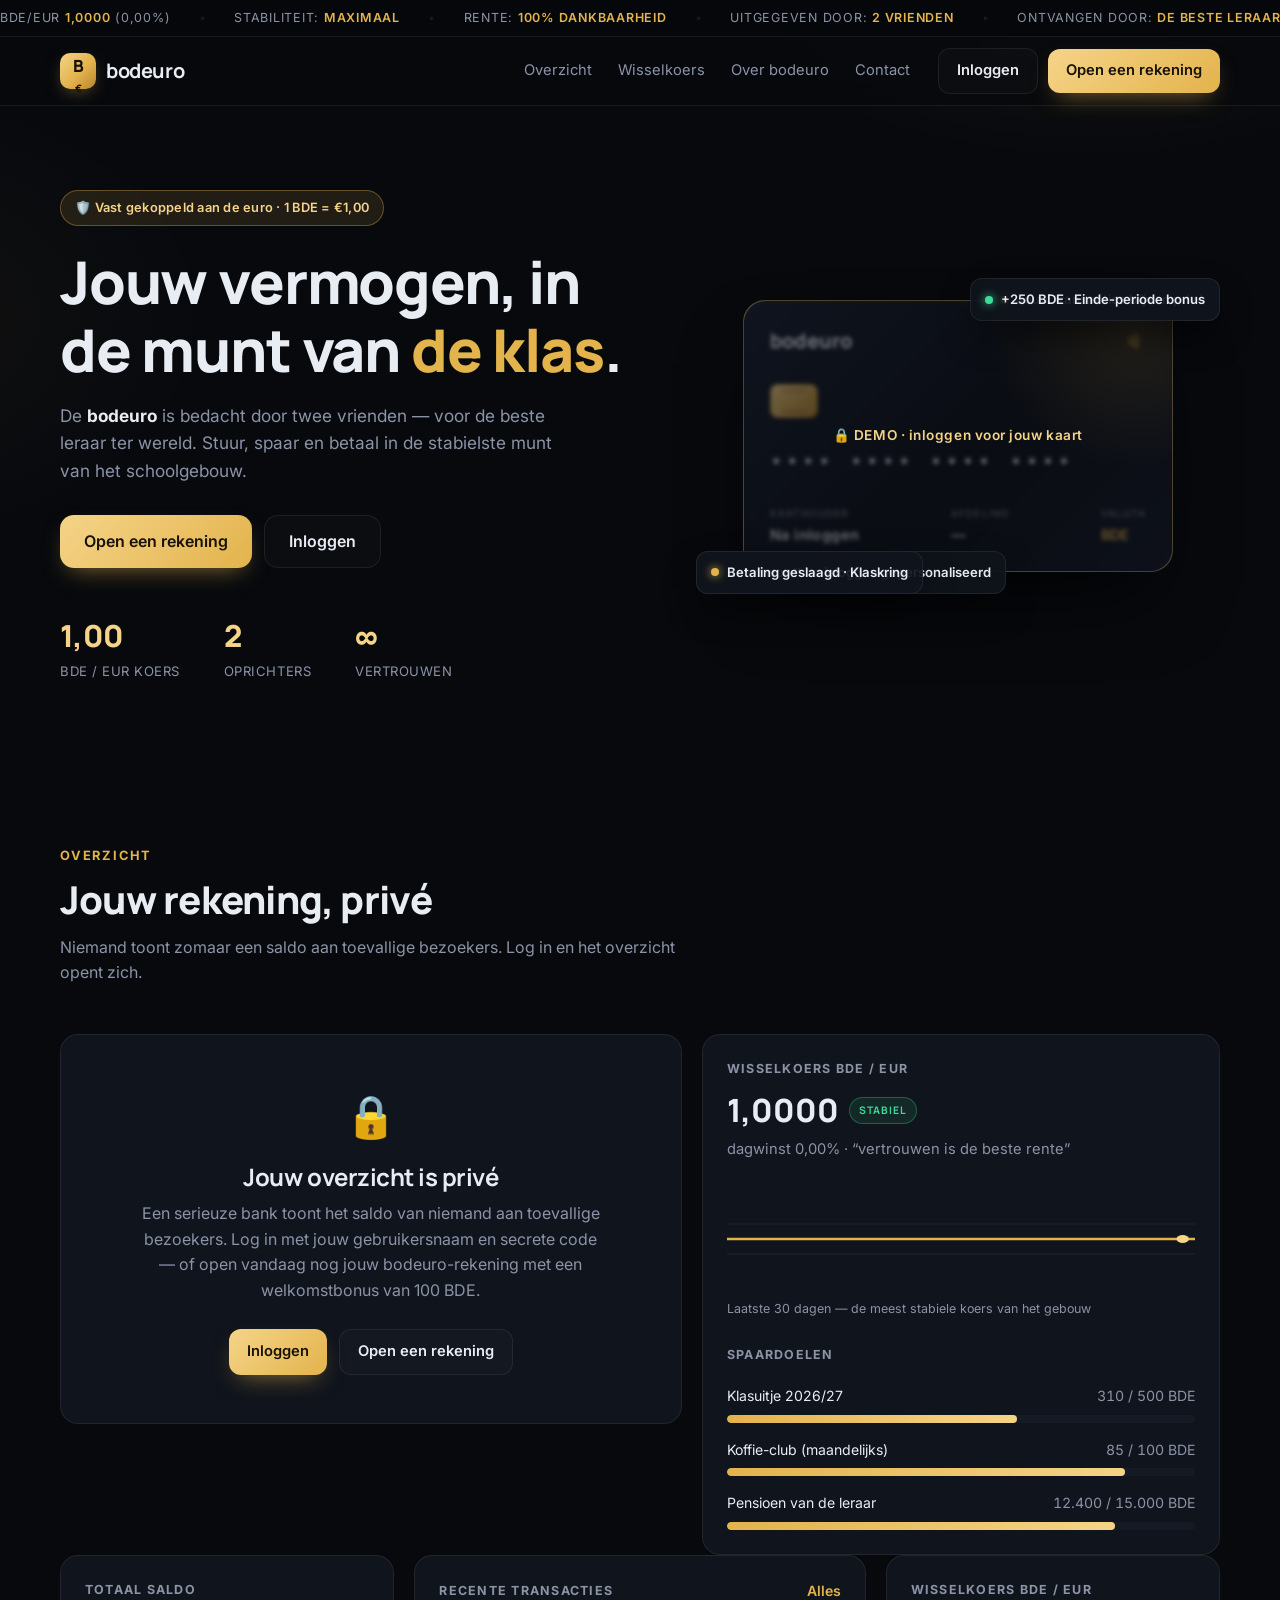
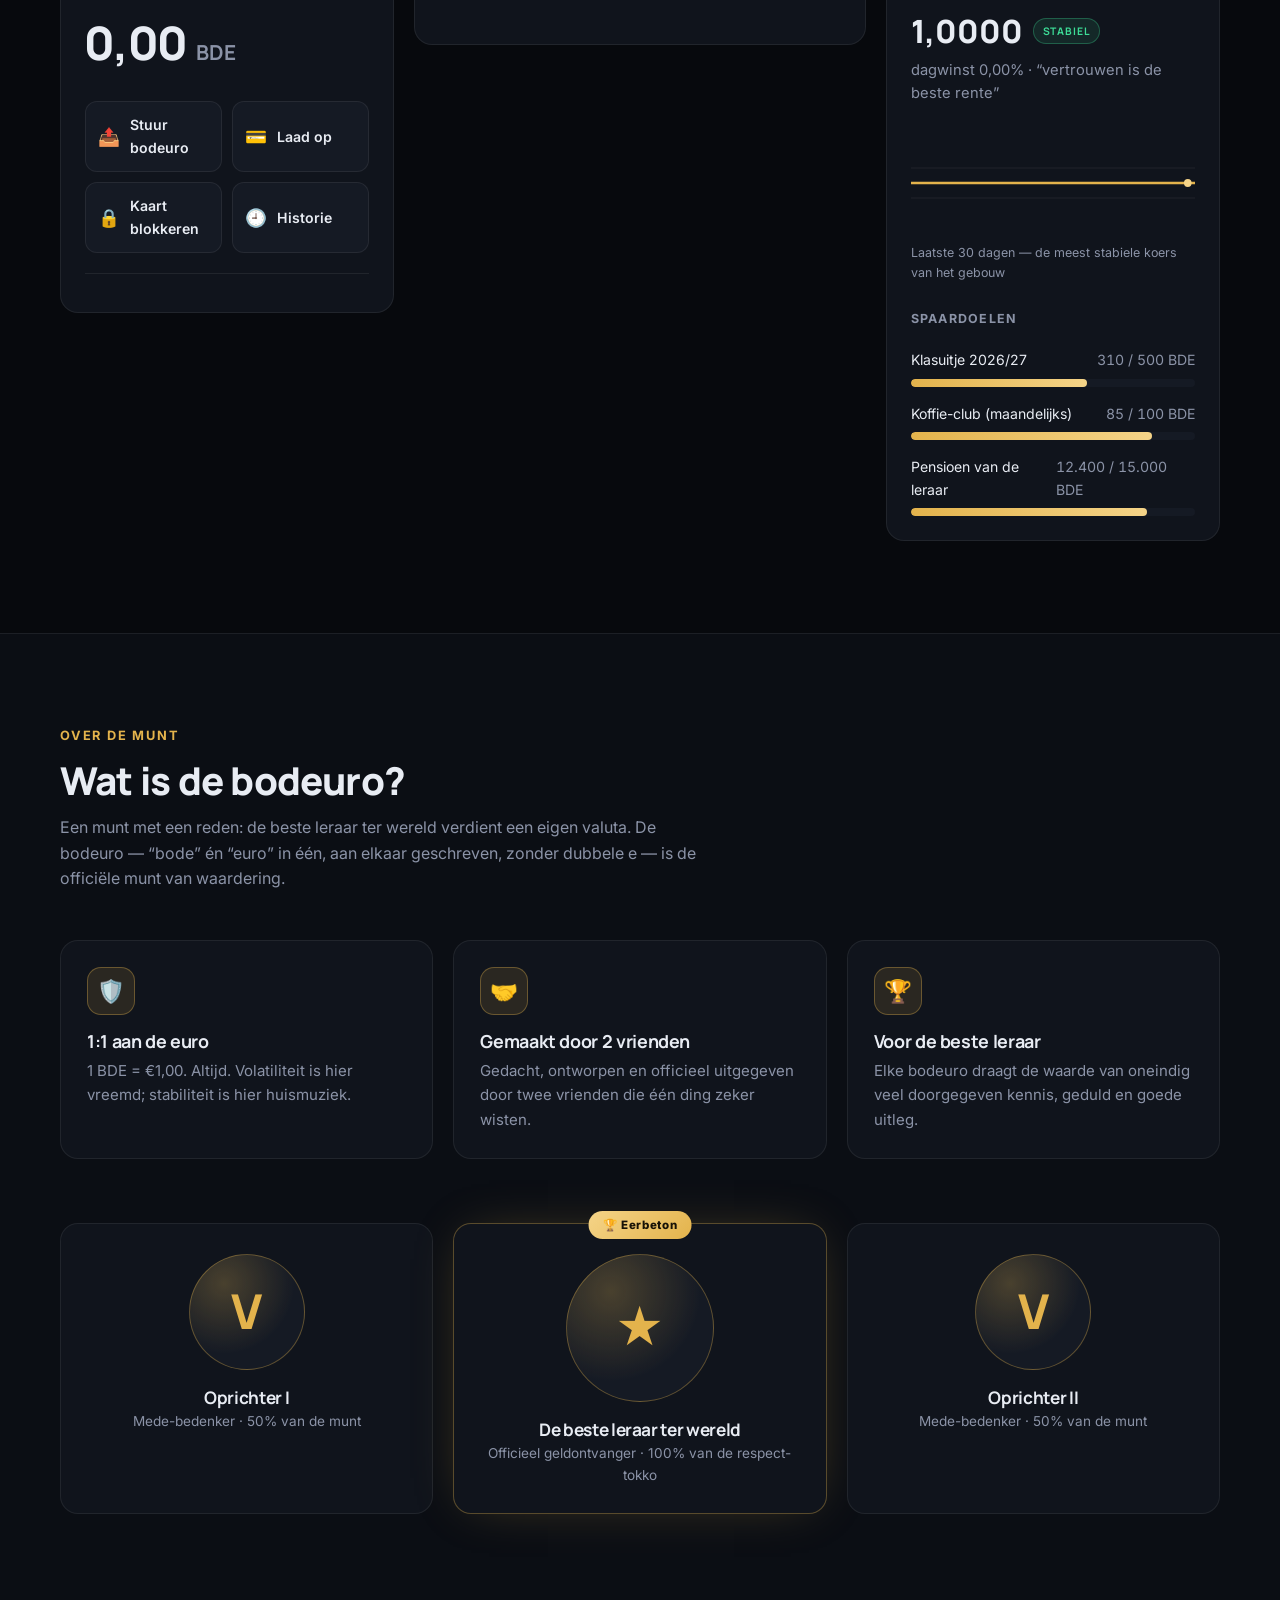
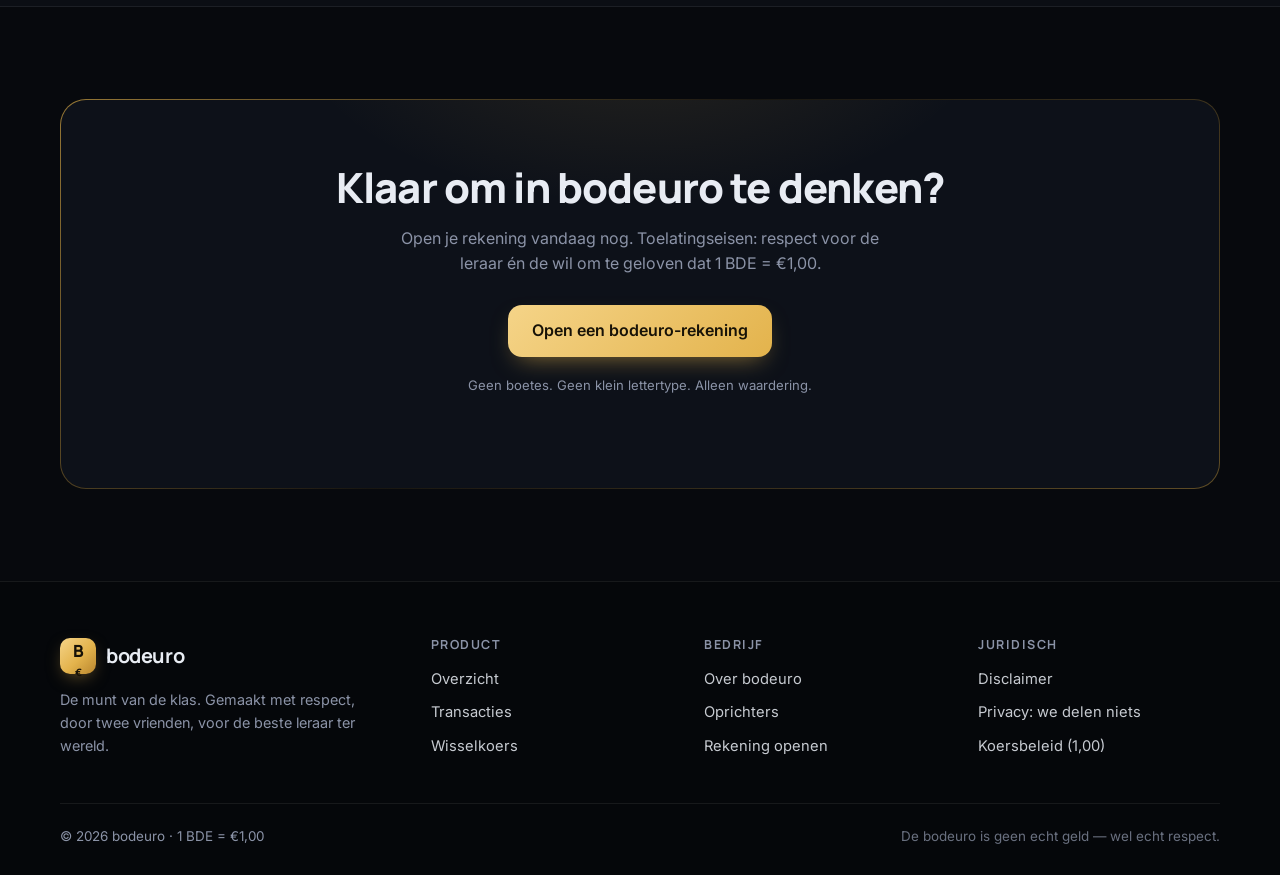
==== docs/index.html @ f7e8b80a "bodeuro v4: statische frontend (docs/) voor GitHub Pages + JSON-API met CORS voor PythonAnywhere-bac" ====
<!DOCTYPE html>
<html lang="nl">
<head>
  <meta charset="UTF-8">
  <meta name="viewport" content="width=device-width, initial-scale=1">
  <title>bodeuro — de bank van de beste leraar ter wereld</title>
  <meta name="description" content="De bodeuro: de munt van twee vrienden, gemaakt voor de beste leraar ter wereld. 1 BDE = €1,00.">
  <link rel="icon" href="data:image/svg+xml,%3Csvg xmlns='http://www.w3.org/2000/svg' viewBox='0 0 64 64'%3E%3Crect width='64' height='64' rx='14' fill='%230b0e14'/%3E%3Ccircle cx='32' cy='32' r='22' fill='none' stroke='%23e3b34c' stroke-width='3'/%3E%3Ctext x='32' y='40' font-family='Arial' font-size='22' font-weight='bold' fill='%23e3b34c' text-anchor='middle'%3EB%E2%82%AC%3C/text%3E%3C/svg%3E">
  <link rel="preconnect" href="https://fonts.googleapis.com">
  <link rel="preconnect" href="https://fonts.gstatic.com" crossorigin>
  <link href="https://fonts.googleapis.com/css2?family=Inter:wght@400;500;600;700&family=Manrope:wght@500;600;700;800&display=swap" rel="stylesheet">
  <link rel="stylesheet" href="css/styles.css">
</head>
<body id="top">

  <!-- Koers-ticker -->
  <div class="ticker" aria-hidden="true">
    <div class="ticker-track">
      <span>BDE/EUR&nbsp;<b>1,0000</b> (0,00%)</span><i>•</i>
      <span>Stabiliteit: <b>maximaal</b></span><i>•</i>
      <span>Rente: <b>100% dankbaarheid</b></span><i>•</i>
      <span>Uitgegeven door: <b>2 vrienden</b></span><i>•</i>
      <span>Ontvangen door: <b>de beste leraar ter wereld</b></span><i>•</i>
      <span>Deposito-voorkeur: <b>complimenten</b></span><i>•</i>
      <span>Overdraagsnelheid: <b>direct na de bel</b></span><i>•</i>
      <span>BDE/EUR&nbsp;<b>1,0000</b> (0,00%)</span><i>•</i>
      <span>Stabiliteit: <b>maximaal</b></span><i>•</i>
      <span>Rente: <b>100% dankbaarheid</b></span><i>•</i>
      <span>Uitgegeven door: <b>2 vrienden</b></span><i>•</i>
      <span>Ontvangen door: <b>de beste leraar ter wereld</b></span><i>•</i>
      <span>Deposito-voorkeur: <b>complimenten</b></span><i>•</i>
      <span>Overdraagsnelheid: <b>direct na de bel</b></span><i>•</i>
    </div>
  </div>

  <!-- Header -->
  <header class="site-header">
    <div class="container nav">
      <a class="logo" href="index.html" aria-label="bodeuro home">
        <span class="logo-mark">B<sup>€</sup></span>
        <span class="logo-text">bodeuro</span>
      </a>

      <button class="burger" id="burger" aria-label="Menu" aria-expanded="false">
        <span></span><span></span><span></span>
      </button>

      <nav class="main-nav" id="mainNav" aria-label="Hoofdnavigatie">
        <a href="index.html#overzicht">Overzicht</a>
        <a href="index.html#wisselkoers">Wisselkoers</a>
        <a href="index.html#over">Over bodeuro</a>
        <a href="index.html#contact">Contact</a>
      </nav>

      <div class="nav-actions" id="navActions"></div>
    </div>
  </header>

  <div class="toasts" id="toasts" aria-live="polite"></div>

  <main>
    <!-- Hero -->
    <section class="hero">
      <div class="container hero-grid">
        <div class="hero-copy">
          <div id="heroPub">
            <p class="eyebrow-chip reveal">🛡️ Vast gekoppeld aan de euro · 1 BDE = €1,00</p>
            <h1 class="reveal">Jouw vermogen, in de munt van <span class="gold">de klas</span>.</h1>
            <p class="lead reveal">
              De <strong>bodeuro</strong> is bedacht door twee vrienden — voor de beste
              leraar ter wereld. Stuur, spaar en betaal in de stabielste munt van het
              schoolgebouw.
            </p>
            <div class="hero-cta reveal">
              <a class="btn btn-primary btn-lg" href="account.html">Open een rekening</a>
              <a class="btn btn-ghost btn-lg" href="login.html">Inloggen</a>
            </div>
          </div>

          <div id="heroUser" hidden>
            <p class="eyebrow-chip reveal" id="userChipHero"></p>
            <h1 class="reveal" id="welcomeH1"></h1>
            <p class="lead reveal">
              Jouw bodeuro-saldo staat in het overzicht hieronder — zichtbaar voor jou
              en voor de leraar. Net zoals het bij een serieuze bank hoort.
            </p>
            <div class="hero-cta reveal">
              <a class="btn btn-primary btn-lg" href="#overzicht">Bekijk mijn saldo</a>
              <button class="btn btn-ghost btn-lg" id="heroLogout" type="button">Uitloggen</button>
            </div>
          </div>

          <div class="hero-stats reveal">
            <div class="stat">
              <span class="stat-num">1,00</span>
              <span class="stat-label">BDE / EUR koers</span>
            </div>
            <div class="stat">
              <span class="stat-num">2</span>
              <span class="stat-label">Oprichters</span>
            </div>
            <div class="stat">
              <span class="stat-num">∞</span>
              <span class="stat-label">Vertrouwen</span>
            </div>
          </div>
        </div>

        <div class="hero-visual reveal">
          <div class="bankcard" id="bankcard">
            <div class="bankcard-glow"></div>
            <div class="card-top">
              <span class="card-brand">bodeuro</span>
              <svg class="contactless" viewBox="0 0 24 24" width="22" height="22" fill="none" stroke="currentColor" stroke-width="2" stroke-linecap="round" aria-hidden="true">
                <path d="M6 8.5a7 7 0 0 1 0 7"/><path d="M9.5 6.5a11 11 0 0 1 0 11"/>
                <path d="M13 4.5a15 15 0 0 1 0 15"/>
              </svg>
            </div>
            <div class="card-chip" aria-hidden="true"></div>
            <div class="card-number" id="cardNumber">•••• •••• •••• ••••</div>
            <div class="card-bottom">
              <div>
                <span class="card-label">Kaathouder</span>
                <span class="card-value" id="cardHolder">Na inloggen</span>
              </div>
              <div>
                <span class="card-label">Afdeling</span>
                <span class="card-value" id="cardDept">—</span>
              </div>
              <div class="card-code">
                <span class="card-label">Valuta</span>
                <span class="card-value gold">BDE</span>
              </div>
            </div>
            <div class="card-blocked">KAART GEBLOKKEERD</div>
            <div class="card-locked" id="cardLocked">🔒 DEMO · inloggen voor jouw kaart</div>
          </div>

          <div class="float-chip chip-top" id="chipPub1">
            <span class="dot ok"></span> Jouw transacties blijven privé
          </div>
          <div class="float-chip chip-bottom" id="chipPub2">
            <span class="dot up"></span> Kaart wordt na inloggen gepersonaliseerd
          </div>
          <div class="float-chip chip-top" id="chipUser1" hidden>
            <span class="dot up"></span> +250 BDE · Einde-periode bonus
          </div>
          <div class="float-chip chip-bottom" id="chipUser2" hidden>
            <span class="dot ok"></span> Betaling geslaagd · Klaskring
          </div>
        </div>
      </div>
    </section>

    <!-- Overzicht -->
    <section class="section" id="overzicht">
      <div class="container">
        <div class="section-head reveal">
          <p class="eyebrow">Overzicht</p>
          <h2 id="ovTitle">Jouw rekening, privé</h2>
          <p class="section-sub" id="ovSub">
            Niemand toont zomaar een saldo aan toevallige bezoekers. Log in en het
            overzicht opent zich.
          </p>
        </div>

        <div class="locked-grid" id="ovLocked">
          <div class="panel locked-panel reveal">
            <span class="locked-icon">🔒</span>
            <h3>Jouw overzicht is privé</h3>
            <p>
              Een serieuze bank toont het saldo van niemand aan toevallige bezoekers.
              Log in met jouw gebruikersnaam en secrete code — of open vandaag nog
              jouw bodeuro-rekening met een welkomstbonus van 100 BDE.
            </p>
            <div class="hero-cta">
              <a class="btn btn-primary" href="login.html">Inloggen</a>
              <a class="btn btn-ghost" href="account.html">Open een rekening</a>
            </div>
          </div>
          <div class="panel reveal" id="wisselkoers">
            <p class="panel-label">Wisselkoers BDE / EUR</p>
            <p class="koers">1,0000 <span class="koers-tag">stabiel</span></p>
            <p class="saldo-equiv">dagwinst 0,00% · “vertrouwen is de beste rente”</p>
            <svg class="koers-chart" viewBox="0 0 300 84" preserveAspectRatio="none" aria-hidden="true">
              <line x1="0" y1="24" x2="300" y2="24" class="grid-line"/>
              <line x1="0" y1="54" x2="300" y2="54" class="grid-line"/>
              <line x1="0" y1="39" x2="300" y2="39" class="koers-path"/>
              <circle cx="292" cy="39" r="4" class="koers-dot"/>
            </svg>
            <p class="chart-caption">Laatste 30 dagen — de meest stabiele koers van het gebouw</p>
            <div class="goals">
              <p class="panel-label">Spaardoelen</p>
              <div class="goal reveal-goal">
                <div class="goal-row"><span>Klasuitje 2026/27</span><span class="goal-num">310 / 500 BDE</span></div>
                <div class="bar"><div class="bar-fill" data-w="62"></div></div>
              </div>
              <div class="goal reveal-goal">
                <div class="goal-row"><span>Koffie-club (maandelijks)</span><span class="goal-num">85 / 100 BDE</span></div>
                <div class="bar"><div class="bar-fill" data-w="85"></div></div>
              </div>
              <div class="goal reveal-goal">
                <div class="goal-row"><span>Pensioen van de leraar</span><span class="goal-num">12.400 / 15.000 BDE</span></div>
                <div class="bar"><div class="bar-fill" data-w="83"></div></div>
              </div>
            </div>
          </div>
        </div>

        <div class="overview-grid" id="ovUser" hidden>
          <div class="panel reveal">
            <p class="panel-label">Totaal saldo</p>
            <p class="saldo" id="saldoWrap"><span id="saldo">0,00</span> <span class="saldo-cur">BDE</span></p>
            <p class="saldo-equiv" id="saldoEquiv"></p>
            <div class="quick-actions">
              <button class="quick-action" id="btnSend" type="button">
                <span class="qa-icon">📤</span> Stuur bodeuro
              </button>
              <button class="quick-action" id="btnTopup" type="button">
                <span class="qa-icon">💳</span> Laad op
              </button>
              <button class="quick-action" id="btnBlock" type="button">
                <span class="qa-icon">🔒</span> Kaart blokkeren
              </button>
              <button class="quick-action" id="btnHistory" type="button">
                <span class="qa-icon">🕘</span> Historie
              </button>
            </div>
            <div class="user-rows" id="userDetails"></div>
          </div>

          <div class="panel panel-wide reveal" id="transacties">
            <div class="panel-row">
              <p class="panel-label">Recente transacties</p>
              <a class="link" href="#transacties">Alles</a>
            </div>
            <ul class="tx-list" id="txList"></ul>
          </div>

          <div class="panel reveal" id="wisselkoersUser">
            <p class="panel-label">Wisselkoers BDE / EUR</p>
            <p class="koers">1,0000 <span class="koers-tag">stabiel</span></p>
            <p class="saldo-equiv">dagwinst 0,00% · “vertrouwen is de beste rente”</p>
            <svg class="koers-chart" viewBox="0 0 300 84" preserveAspectRatio="none" aria-hidden="true">
              <line x1="0" y1="24" x2="300" y2="24" class="grid-line"/>
              <line x1="0" y1="54" x2="300" y2="54" class="grid-line"/>
              <line x1="0" y1="39" x2="300" y2="39" class="koers-path"/>
              <circle cx="292" cy="39" r="4" class="koers-dot"/>
            </svg>
            <p class="chart-caption">Laatste 30 dagen — de meest stabiele koers van het gebouw</p>
            <div class="goals">
              <p class="panel-label">Spaardoelen</p>
              <div class="goal reveal-goal">
                <div class="goal-row"><span>Klasuitje 2026/27</span><span class="goal-num">310 / 500 BDE</span></div>
                <div class="bar"><div class="bar-fill" data-w="62"></div></div>
              </div>
              <div class="goal reveal-goal">
                <div class="goal-row"><span>Koffie-club (maandelijks)</span><span class="goal-num">85 / 100 BDE</span></div>
                <div class="bar"><div class="bar-fill" data-w="85"></div></div>
              </div>
              <div class="goal reveal-goal">
                <div class="goal-row"><span>Pensioen van de leraar</span><span class="goal-num">12.400 / 15.000 BDE</span></div>
                <div class="bar"><div class="bar-fill" data-w="83"></div></div>
              </div>
            </div>
          </div>
        </div>
      </div>
    </section>

    <!-- Over bodeuro -->
    <section class="section section-alt" id="over">
      <div class="container">
        <div class="section-head reveal">
          <p class="eyebrow">Over de munt</p>
          <h2>Wat is de bodeuro?</h2>
          <p class="section-sub">
            Een munt met een reden: de beste leraar ter wereld verdient een eigen valuta.
            De bodeuro — “bode” én “euro” in één, aan elkaar geschreven, zonder dubbele e —
            is de officiële munt van waardering.
          </p>
        </div>

        <div class="features">
          <div class="feature reveal">
            <span class="feature-icon">🛡️</span>
            <h3>1:1 aan de euro</h3>
            <p>1 BDE = €1,00. Altijd. Volatiliteit is hier vreemd; stabiliteit is hier huismuziek.</p>
          </div>
          <div class="feature reveal">
            <span class="feature-icon">🤝</span>
            <h3>Gemaakt door 2 vrienden</h3>
            <p>Gedacht, ontworpen en officieel uitgegeven door twee vrienden die één ding zeker wisten.</p>
          </div>
          <div class="feature reveal">
            <span class="feature-icon">🏆</span>
            <h3>Voor de beste leraar</h3>
            <p>Elke bodeuro draagt de waarde van oneindig veel doorgegeven kennis, geduld en goede uitleg.</p>
          </div>
        </div>

        <!-- Foto's: docs/images/founder-1.jpg, docs/images/teacher.jpg, docs/images/founder-2.jpg -->
        <div class="founders">
          <div class="founder reveal">
            <div class="avatar" data-initial="V">
              <span>V</span>
              <img src="images/founder-1.jpg" alt="Foto oprichter 1" loading="lazy" onerror="this.remove()">
            </div>
            <h3>Oprichter I</h3>
            <p class="founder-role">Mede-bedenker · 50% van de munt</p>
          </div>

          <div class="founder founder-honor reveal">
            <span class="honor-badge">🏆 Eerbeton</span>
            <div class="avatar avatar-lg" data-initial="★">
              <span>★</span>
              <img src="images/teacher.jpg" alt="Foto van de beste leraar ter wereld" loading="lazy" onerror="this.remove()">
            </div>
            <h3>De beste leraar ter wereld</h3>
            <p class="founder-role">Officieel geldontvanger · 100% van de respect-tokko</p>
          </div>

          <div class="founder reveal">
            <div class="avatar" data-initial="V">
              <span>V</span>
              <img src="images/founder-2.jpg" alt="Foto oprichter 2" loading="lazy" onerror="this.remove()">
            </div>
            <h3>Oprichter II</h3>
            <p class="founder-role">Mede-bedenker · 50% van de munt</p>
          </div>
        </div>
      </div>
    </section>

    <!-- CTA -->
    <section class="section" id="rekening">
      <div class="container">
        <div class="cta reveal">
          <div class="cta-inner">
            <div id="ctaPub">
              <h2>Klaar om in bodeuro te denken?</h2>
              <p>
                Open je rekening vandaag nog. Toelatingseisen: respect voor de leraar
                én de wil om te geloven dat 1 BDE = €1,00.
              </p>
              <a class="btn btn-primary btn-lg" href="account.html">Open een bodeuro-rekening</a>
              <p class="cta-fine">Geen boetes. Geen klein lettertype. Alleen waardering.</p>
            </div>
            <div id="ctaUser" hidden>
              <h2>Jouw bodeuro-rekening is actief</h2>
              <p id="ctaUserText"></p>
              <button class="btn btn-primary btn-lg" id="ctaSendBtn" type="button">📤 Stuur bodeuro</button>
              <p class="cta-fine">De leraar ziet elke overdracht. Direct na de bel.</p>
            </div>
          </div>
        </div>
      </div>
    </section>
  </main>

  <!-- Footer -->
  <footer class="site-footer" id="contact">
    <div class="container footer-grid">
      <div class="footer-brand">
        <a class="logo" href="index.html">
          <span class="logo-mark">B<sup>€</sup></span>
          <span class="logo-text">bodeuro</span>
        </a>
        <p>De munt van de klas. Gemaakt met respect, door twee vrienden, voor de beste leraar ter wereld.</p>
      </div>
      <div class="footer-col">
        <h4>Product</h4>
        <a href="index.html#overzicht">Overzicht</a>
        <a href="index.html#overzicht">Transacties</a>
        <a href="index.html#wisselkoers">Wisselkoers</a>
      </div>
      <div class="footer-col">
        <h4>Bedrijf</h4>
        <a href="index.html#over">Over bodeuro</a>
        <a href="index.html#over">Oprichters</a>
        <a href="account.html">Rekening openen</a>
      </div>
      <div class="footer-col">
        <h4>Juridisch</h4>
        <a href="index.html#contact">Disclaimer</a>
        <a href="index.html#contact">Privacy: we delen niets</a>
        <a href="index.html#wisselkoers">Koersbeleid (1,00)</a>
      </div>
    </div>
    <div class="container footer-bottom">
      <p>© 2026 bodeuro · 1 BDE = €1,00</p>
      <p class="disclaimer">De bodeuro is geen echt geld — wel echt respect.</p>
    </div>
  </footer>

  <!-- Dialog: sturen -->
  <dialog id="sendDialog" class="login-modal">
    <form class="modal-card" id="sendForm">
      <button type="button" class="modal-close" data-close aria-label="Sluiten">×</button>
      <p class="modal-eyebrow">Stuur bodeuro</p>
      <h3>Naar wie gaat het?</h3>
      <label class="field">
        <span>Gebruikersnaam van de ontvanger</span>
        <input type="text" name="ontvanger" required maxlength="20" pattern="[a-zA-Z0-9_]{3,20}" placeholder="bijv. demo">
      </label>
      <label class="field">
        <span>Bedrag (BDE)</span>
        <input type="number" name="bedrag" required min="0.01" step="0.01" placeholder="bijv. 10,00">
      </label>
      <button class="btn btn-primary btn-block" type="submit">📤 Sturen</button>
      <p class="modal-fine" id="sendNote"></p>
    </form>
  </dialog>

  <!-- Dialog: opwaarderen -->
  <dialog id="topupDialog" class="login-modal">
    <form class="modal-card" id="topupForm">
      <button type="button" class="modal-close" data-close aria-label="Sluiten">×</button>
      <p class="modal-eyebrow">Opwaarderen</p>
      <h3>Betaalbaar in complimenten</h3>
      <label class="field">
        <span>Bedrag (BDE)</span>
        <select name="bedrag">
          <option value="25">25 BDE — één compliment</option>
          <option value="50" selected>50 BDE — twee complimenten</option>
          <option value="100">100 BDE — een complimentenpakket</option>
          <option value="250">250 BDE — het complete complimentenarsenaal</option>
        </select>
      </label>
      <button class="btn btn-primary btn-block" type="submit">💳 Opwaarderen</button>
      <p class="modal-fine">Complimenten worden gewaardeerd tegen de koers van 1,00.</p>
    </form>
  </dialog>

  <script src="js/main.js"></script>
</body>
</html>
---- docs/css/styles.css ----
/* ============ bodeuro — dark bank theme ============ */

:root {
  --bg: #07090d;
  --bg-2: #0b0e14;
  --panel: #10141c;
  --panel-2: #151a24;
  --line: rgba(255, 255, 255, 0.07);
  --line-gold: rgba(227, 179, 76, 0.35);
  --text: #e8ecf3;
  --muted: #8b93a7;
  --gold: #e3b34c;
  --gold-2: #f5d488;
  --gold-dim: rgba(227, 179, 76, 0.12);
  --green: #3ddc97;
  --red: #ff6b6b;
  --radius: 18px;
  --font: "Inter", system-ui, -apple-system, "Segoe UI", sans-serif;
  --font-display: "Manrope", var(--font);
  --font-mono: ui-monospace, SFMono-Regular, Menlo, Consolas, monospace;
}

* { margin: 0; padding: 0; box-sizing: border-box; }

html { scroll-behavior: smooth; }

body {
  font-family: var(--font);
  background: var(--bg);
  color: var(--text);
  line-height: 1.6;
  -webkit-font-smoothing: antialiased;
  overflow-x: hidden;
}

body::before {
  content: "";
  position: fixed;
  inset: 0;
  z-index: -1;
  background:
    radial-gradient(700px 420px at 85% -10%, rgba(227, 179, 76, 0.09), transparent 60%),
    radial-gradient(560px 380px at -10% 35%, rgba(227, 179, 76, 0.05), transparent 60%),
    var(--bg);
}

.container { width: min(1160px, 92%); margin: 0 auto; }

h1, h2, h3, h4 { font-family: var(--font-display); line-height: 1.15; letter-spacing: -0.02em; }
a { color: inherit; text-decoration: none; }
img { display: block; max-width: 100%; }
button { font: inherit; cursor: pointer; color: inherit; background: none; border: none; }

.gold { color: var(--gold); }
.pos { color: var(--green); }

/* ---------- Ticker ---------- */
.ticker {
  background: #05070a;
  border-bottom: 1px solid var(--line);
  overflow: hidden;
  white-space: nowrap;
  font-size: 0.78rem;
  letter-spacing: 0.06em;
  text-transform: uppercase;
  color: var(--muted);
}
.ticker-track {
  display: inline-flex;
  align-items: center;
  gap: 28px;
  padding: 8px 0;
  width: max-content;
  animation: ticker 36s linear infinite;
}
.ticker-track span b { color: var(--gold); font-weight: 600; }
.ticker-track i { color: var(--line); font-style: normal; }
@keyframes ticker { to { transform: translateX(-50%); } }

/* ---------- Header ---------- */
.site-header {
  position: sticky;
  top: 0;
  z-index: 50;
  background: rgba(7, 9, 13, 0.72);
  backdrop-filter: blur(14px);
  -webkit-backdrop-filter: blur(14px);
  border-bottom: 1px solid var(--line);
}
.nav {
  display: flex;
  align-items: center;
  gap: 28px;
  height: 68px;
}
.logo { display: inline-flex; align-items: center; gap: 10px; }
.logo-mark {
  display: grid;
  place-items: center;
  width: 36px;
  height: 36px;
  border-radius: 10px;
  background: linear-gradient(135deg, var(--gold-2), var(--gold) 55%, #b9862e);
  color: #171207;
  font-family: var(--font-display);
  font-weight: 800;
  font-size: 1.05rem;
  box-shadow: 0 6px 18px -6px rgba(227, 179, 76, 0.55);
}
.logo-mark sup { font-size: 0.6em; margin-left: 1px; }
.logo-text {
  font-family: var(--font-display);
  font-weight: 700;
  font-size: 1.25rem;
  letter-spacing: -0.02em;
}

.main-nav {
  display: flex;
  gap: 26px;
  margin-left: auto;
  font-size: 0.92rem;
  color: var(--muted);
}
.main-nav a { transition: color 0.2s; }
.main-nav a:hover { color: var(--text); }

.nav-actions { display: flex; gap: 10px; align-items: center; }

.burger { display: none; flex-direction: column; gap: 5px; padding: 8px; }
.burger span { width: 20px; height: 2px; background: var(--text); border-radius: 2px; transition: 0.25s; }

/* ---------- Buttons ---------- */
.btn {
  display: inline-flex;
  align-items: center;
  justify-content: center;
  gap: 8px;
  padding: 10px 18px;
  border-radius: 12px;
  font-weight: 600;
  font-size: 0.92rem;
  transition: transform 0.15s, box-shadow 0.2s, background 0.2s, border-color 0.2s;
  white-space: nowrap;
}
.btn:active { transform: translateY(1px); }
.btn-primary {
  background: linear-gradient(135deg, var(--gold-2), var(--gold));
  color: #171207;
  box-shadow: 0 10px 24px -10px rgba(227, 179, 76, 0.6);
}
.btn-primary:hover { transform: translateY(-1px); box-shadow: 0 14px 30px -10px rgba(227, 179, 76, 0.7); }
.btn-ghost {
  border: 1px solid var(--line);
  color: var(--text);
  background: rgba(255, 255, 255, 0.02);
}
.btn-ghost:hover { border-color: var(--line-gold); background: var(--gold-dim); }
.btn-lg { padding: 13px 24px; font-size: 1rem; border-radius: 14px; }
.btn-block { width: 100%; }
.link { color: var(--gold); font-size: 0.88rem; font-weight: 600; }
.link:hover { text-decoration: underline; }

/* ---------- Hero ---------- */
.hero { padding: 84px 0 72px; }
.hero-grid {
  display: grid;
  grid-template-columns: 1.05fr 0.95fr;
  gap: 56px;
  align-items: center;
}
.eyebrow-chip {
  display: inline-block;
  padding: 7px 14px;
  border: 1px solid var(--line-gold);
  background: var(--gold-dim);
  color: var(--gold-2);
  border-radius: 999px;
  font-size: 0.8rem;
  font-weight: 600;
  letter-spacing: 0.02em;
  margin-bottom: 22px;
}
.hero h1 {
  font-size: clamp(2.4rem, 4.6vw, 3.7rem);
  font-weight: 800;
  margin-bottom: 18px;
}
.lead { color: var(--muted); font-size: 1.08rem; max-width: 46ch; margin-bottom: 30px; }
.lead strong { color: var(--text); }
.hero-cta { display: flex; gap: 12px; flex-wrap: wrap; margin-bottom: 44px; }
.hero-stats { display: flex; gap: 44px; flex-wrap: wrap; }
.stat { display: flex; flex-direction: column; }
.stat-num {
  font-family: var(--font-display);
  font-size: 1.9rem;
  font-weight: 800;
  color: var(--gold-2);
}
.stat-label { font-size: 0.82rem; color: var(--muted); letter-spacing: 0.04em; text-transform: uppercase; }

/* ---------- Bank card ---------- */
.hero-visual { position: relative; display: flex; justify-content: center; padding: 26px 0; }
.bankcard {
  position: relative;
  width: min(430px, 100%);
  aspect-ratio: 1.586;
  border-radius: 22px;
  background:
    linear-gradient(135deg, #1c2434 0%, #10141c 55%, #181d29 100%);
  border: 1px solid rgba(227, 179, 76, 0.28);
  box-shadow:
    0 40px 80px -24px rgba(0, 0, 0, 0.8),
    inset 0 1px 0 rgba(255, 255, 255, 0.07);
  padding: 24px 26px;
  display: flex;
  flex-direction: column;
  justify-content: space-between;
  overflow: hidden;
  transition: transform 0.25s ease;
  transform-style: preserve-3d;
}
.bankcard-glow {
  position: absolute;
  width: 320px;
  height: 320px;
  right: -120px;
  top: -140px;
  background: radial-gradient(circle, rgba(227, 179, 76, 0.28), transparent 65%);
  pointer-events: none;
}
.card-top { display: flex; justify-content: space-between; align-items: center; position: relative; }
.card-brand {
  font-family: var(--font-display);
  font-weight: 800;
  font-size: 1.25rem;
  letter-spacing: -0.01em;
}
.contactless { color: var(--gold); opacity: 0.9; }
.card-chip {
  position: relative;
  width: 48px;
  height: 34px;
  border-radius: 8px;
  background: linear-gradient(135deg, #f5d488, #b9862e);
  box-shadow: inset 0 0 0 1px rgba(0, 0, 0, 0.25);
}
.card-chip::before {
  content: "";
  position: absolute;
  inset: 6px 12px;
  border-top: 1.5px solid rgba(23, 18, 7, 0.5);
  border-bottom: 1.5px solid rgba(23, 18, 7, 0.5);
}
.card-number {
  font-family: var(--font-mono);
  font-size: clamp(1.05rem, 2.4vw, 1.35rem);
  letter-spacing: 0.14em;
  color: #cfd6e4;
  position: relative;
}
.card-bottom { display: flex; justify-content: space-between; align-items: flex-end; gap: 12px; position: relative; }
.card-bottom > div { display: flex; flex-direction: column; }
.card-label {
  font-size: 0.62rem;
  text-transform: uppercase;
  letter-spacing: 0.12em;
  color: var(--muted);
  margin-bottom: 2px;
}
.card-value { font-size: 0.9rem; font-weight: 600; letter-spacing: 0.03em; }
.card-blocked {
  position: absolute;
  inset: 0;
  display: none;
  place-items: center;
  background: rgba(7, 9, 13, 0.72);
  backdrop-filter: blur(3px);
  font-family: var(--font-display);
  font-weight: 800;
  font-size: 1.3rem;
  letter-spacing: 0.2em;
  color: var(--red);
  border-radius: 22px;
}
.bankcard.blocked { filter: grayscale(0.6); }
.bankcard.blocked .card-blocked { display: grid; }

.float-chip {
  position: absolute;
  display: flex;
  align-items: center;
  gap: 8px;
  background: rgba(16, 20, 28, 0.92);
  border: 1px solid var(--line);
  border-radius: 12px;
  padding: 10px 14px;
  font-size: 0.82rem;
  font-weight: 600;
  box-shadow: 0 16px 40px -12px rgba(0, 0, 0, 0.7);
  animation: floaty 5s ease-in-out infinite;
}
.chip-top { top: 4px; right: 0; }
.chip-bottom { bottom: 4px; left: 0; animation-delay: -2.5s; }
.dot { width: 8px; height: 8px; border-radius: 50%; }
.dot.up { background: var(--green); box-shadow: 0 0 10px var(--green); }
.dot.ok { background: var(--gold); box-shadow: 0 0 10px var(--gold); }
@keyframes floaty {
  0%, 100% { transform: translateY(0); }
  50% { transform: translateY(-9px); }
}

/* ---------- Sections ---------- */
.section { padding: 92px 0; }
.section-alt { background: var(--bg-2); border-block: 1px solid var(--line); }
.section-head { max-width: 640px; margin-bottom: 48px; }
.eyebrow {
  color: var(--gold);
  font-size: 0.8rem;
  font-weight: 700;
  text-transform: uppercase;
  letter-spacing: 0.14em;
  margin-bottom: 12px;
}
.section-head h2 { font-size: clamp(1.7rem, 3vw, 2.4rem); font-weight: 800; margin-bottom: 12px; }
.section-sub { color: var(--muted); }

/* ---------- Panels ---------- */
.panel {
  background: var(--panel);
  border: 1px solid var(--line);
  border-radius: var(--radius);
  padding: 24px;
}
.panel-row { display: flex; justify-content: space-between; align-items: center; margin-bottom: 18px; }
.panel-label {
  font-size: 0.78rem;
  font-weight: 700;
  text-transform: uppercase;
  letter-spacing: 0.1em;
  color: var(--muted);
}

.overview-grid {
  display: grid;
  grid-template-columns: 1fr 1.35fr 1fr;
  gap: 20px;
  align-items: start;
}

/* Saldo */
.saldo {
  font-family: var(--font-display);
  font-size: clamp(2.2rem, 3.6vw, 3rem);
  font-weight: 800;
  margin: 6px 0 4px;
  font-variant-numeric: tabular-nums;
}
.saldo-cur { font-size: 0.45em; color: var(--muted); font-weight: 700; }
.saldo-equiv { color: var(--muted); font-size: 0.92rem; margin-bottom: 22px; }

.quick-actions { display: grid; grid-template-columns: 1fr 1fr; gap: 10px; }
.quick-action {
  display: flex;
  align-items: center;
  gap: 10px;
  padding: 12px;
  border-radius: 12px;
  border: 1px solid var(--line);
  background: var(--panel-2);
  font-size: 0.88rem;
  font-weight: 600;
  text-align: left;
  transition: border-color 0.2s, background 0.2s, transform 0.15s;
}
.quick-action:hover { border-color: var(--line-gold); background: var(--gold-dim); transform: translateY(-1px); }
.qa-icon { font-size: 1.1rem; }

/* Transacties */
.tx-list { list-style: none; display: flex; flex-direction: column; }
.tx {
  display: flex;
  align-items: center;
  gap: 14px;
  padding: 13px 4px;
  border-bottom: 1px solid var(--line);
}
.tx:last-child { border-bottom: none; }
.tx-icon {
  display: grid;
  place-items: center;
  width: 40px;
  height: 40px;
  flex: none;
  border-radius: 12px;
  background: var(--panel-2);
  border: 1px solid var(--line);
  font-size: 1.05rem;
}
.tx-info { display: flex; flex-direction: column; min-width: 0; }
.tx-info b { font-weight: 600; font-size: 0.95rem; white-space: nowrap; overflow: hidden; text-overflow: ellipsis; }
.tx-info small { color: var(--muted); font-size: 0.8rem; }
.tx-amount { margin-left: auto; font-weight: 700; font-size: 0.95rem; font-variant-numeric: tabular-nums; white-space: nowrap; }

/* Wisselkoers */
.koers {
  font-family: var(--font-display);
  font-size: 2rem;
  font-weight: 800;
  margin: 6px 0 2px;
  display: flex;
  align-items: center;
  gap: 10px;
}
.koers-tag {
  font-size: 0.65rem;
  font-weight: 700;
  letter-spacing: 0.08em;
  text-transform: uppercase;
  color: var(--green);
  background: rgba(61, 220, 151, 0.1);
  border: 1px solid rgba(61, 220, 151, 0.3);
  padding: 4px 9px;
  border-radius: 999px;
}
.koers-chart { width: 100%; height: 84px; margin-top: 16px; }
.grid-line { stroke: var(--line); stroke-width: 1; }
.koers-path { stroke: var(--gold); stroke-width: 2.5; }
.koers-dot { fill: var(--gold-2); }
.chart-caption { color: var(--muted); font-size: 0.78rem; margin-top: 8px; }

.goals { margin-top: 26px; display: flex; flex-direction: column; gap: 16px; }
.goals .panel-label { margin-bottom: 4px; }
.goal-row { display: flex; justify-content: space-between; font-size: 0.88rem; margin-bottom: 7px; }
.goal-num { color: var(--muted); font-variant-numeric: tabular-nums; }
.bar { height: 8px; border-radius: 99px; background: var(--panel-2); overflow: hidden; }
.bar-fill {
  height: 100%;
  width: 0;
  border-radius: 99px;
  background: linear-gradient(90deg, var(--gold), var(--gold-2));
  transition: width 1.2s cubic-bezier(0.22, 1, 0.36, 1);
}

/* ---------- Features ---------- */
.features {
  display: grid;
  grid-template-columns: repeat(3, 1fr);
  gap: 20px;
  margin-bottom: 64px;
}
.feature {
  background: var(--panel);
  border: 1px solid var(--line);
  border-radius: var(--radius);
  padding: 26px;
  transition: border-color 0.25s, transform 0.25s;
}
.feature:hover { border-color: var(--line-gold); transform: translateY(-3px); }
.feature-icon {
  display: grid;
  place-items: center;
  width: 48px;
  height: 48px;
  border-radius: 14px;
  background: var(--gold-dim);
  border: 1px solid var(--line-gold);
  font-size: 1.4rem;
  margin-bottom: 16px;
}
.feature h3 { font-size: 1.12rem; margin-bottom: 8px; }
.feature p { color: var(--muted); font-size: 0.94rem; }

/* ---------- Founders ---------- */
.founders {
  display: grid;
  grid-template-columns: repeat(3, 1fr);
  gap: 20px;
}
.founder {
  position: relative;
  background: var(--panel);
  border: 1px solid var(--line);
  border-radius: var(--radius);
  padding: 30px 22px 26px;
  text-align: center;
}
.founder-honor { border-color: var(--line-gold); box-shadow: 0 0 50px -18px rgba(227, 179, 76, 0.35); }
.honor-badge {
  position: absolute;
  top: -13px;
  left: 50%;
  transform: translateX(-50%);
  background: linear-gradient(135deg, var(--gold-2), var(--gold));
  color: #171207;
  font-size: 0.72rem;
  font-weight: 800;
  letter-spacing: 0.06em;
  padding: 5px 14px;
  border-radius: 999px;
  white-space: nowrap;
}
.avatar {
  position: relative;
  width: 116px;
  aspect-ratio: 1;
  margin: 0 auto 18px;
  border-radius: 50%;
  overflow: hidden;
  display: grid;
  place-items: center;
  background:
    radial-gradient(circle at 30% 25%, rgba(227, 179, 76, 0.25), transparent 60%),
    var(--panel-2);
  border: 1px solid var(--line-gold);
}
.avatar-lg { width: 148px; }
.avatar span {
  font-family: var(--font-display);
  font-size: 3rem;
  font-weight: 800;
  color: var(--gold);
}
.avatar img {
  position: absolute;
  inset: 0;
  width: 100%;
  height: 100%;
  object-fit: cover;
}
.founder h3 { font-size: 1.08rem; margin-bottom: 4px; }
.founder-role { color: var(--muted); font-size: 0.85rem; }

/* ---------- CTA ---------- */
.cta {
  border-radius: 26px;
  padding: 1px;
  background: linear-gradient(135deg, rgba(227, 179, 76, 0.65), rgba(227, 179, 76, 0.08) 45%, rgba(227, 179, 76, 0.4));
}
.cta-inner {
  background:
    radial-gradient(500px 260px at 50% -20%, rgba(227, 179, 76, 0.12), transparent 70%),
    #0d1119;
  border-radius: 25px;
  padding: 64px 32px;
  text-align: center;
}
.cta-inner h2 { font-size: clamp(1.8rem, 3.4vw, 2.6rem); font-weight: 800; margin-bottom: 14px; }
.cta-inner p { color: var(--muted); max-width: 52ch; margin: 0 auto 28px; }
.cta-fine { font-size: 0.82rem; margin-top: 18px !important; }

/* ---------- Footer ---------- */
.site-footer { border-top: 1px solid var(--line); background: #05070a; padding: 56px 0 28px; }
.footer-grid {
  display: grid;
  grid-template-columns: 1.4fr 1fr 1fr 1fr;
  gap: 32px;
  margin-bottom: 44px;
}
.footer-brand p { color: var(--muted); font-size: 0.9rem; margin-top: 14px; max-width: 34ch; }
.footer-col { display: flex; flex-direction: column; gap: 10px; }
.footer-col h4 {
  font-size: 0.78rem;
  text-transform: uppercase;
  letter-spacing: 0.12em;
  color: var(--muted);
  margin-bottom: 6px;
  font-weight: 700;
}
.footer-col a { color: var(--text); font-size: 0.92rem; opacity: 0.85; }
.footer-col a:hover { opacity: 1; color: var(--gold-2); }
.footer-bottom {
  display: flex;
  justify-content: space-between;
  gap: 12px;
  flex-wrap: wrap;
  border-top: 1px solid var(--line);
  padding-top: 22px;
  color: var(--muted);
  font-size: 0.84rem;
}
.disclaimer { opacity: 0.75; }

/* ---------- Modal ---------- */
.login-modal {
  border: none;
  padding: 0;
  background: transparent;
  width: min(420px, 92vw);
}
.login-modal::backdrop { background: rgba(4, 6, 9, 0.75); backdrop-filter: blur(6px); }
.modal-card {
  position: relative;
  background: var(--panel);
  border: 1px solid var(--line-gold);
  border-radius: 20px;
  padding: 32px 28px 26px;
  box-shadow: 0 40px 100px -20px rgba(0, 0, 0, 0.8);
}
.modal-eyebrow { color: var(--gold); font-size: 0.75rem; font-weight: 700; letter-spacing: 0.14em; text-transform: uppercase; margin-bottom: 8px; }
.modal-card h3 { font-size: 1.5rem; margin-bottom: 22px; }
.modal-close {
  position: absolute;
  top: 14px;
  right: 16px;
  font-size: 1.5rem;
  color: var(--muted);
  line-height: 1;
}
.modal-close:hover { color: var(--text); }
.field { display: flex; flex-direction: column; gap: 6px; margin-bottom: 16px; }
.field span { font-size: 0.82rem; color: var(--muted); font-weight: 600; }
.field input {
  background: var(--bg-2);
  border: 1px solid var(--line);
  border-radius: 12px;
  padding: 11px 14px;
  color: var(--text);
  font: inherit;
  outline: none;
  transition: border-color 0.2s;
}
.field input:focus { border-color: var(--line-gold); }
.modal-fine { color: var(--muted); font-size: 0.78rem; text-align: center; margin-top: 14px; }

/* ---------- Toasts ---------- */
.toasts {
  position: fixed;
  bottom: 22px;
  right: 22px;
  z-index: 100;
  display: flex;
  flex-direction: column;
  gap: 10px;
  max-width: min(360px, calc(100vw - 44px));
}
.toast {
  background: var(--panel);
  border: 1px solid var(--line);
  border-left: 3px solid var(--gold);
  border-radius: 14px;
  padding: 14px 16px;
  font-size: 0.9rem;
  box-shadow: 0 20px 50px -12px rgba(0, 0, 0, 0.7);
  opacity: 0;
  transform: translateY(12px);
  transition: opacity 0.3s, transform 0.3s;
}
.toast.show { opacity: 1; transform: none; }

/* ---------- Reveal ---------- */
.reveal { opacity: 0; transform: translateY(20px); transition: opacity 0.65s ease, transform 0.65s ease; }
.reveal.in { opacity: 1; transform: none; }

/* ---------- Responsive ---------- */
@media (max-width: 1000px) {
  .hero-grid { grid-template-columns: 1fr; gap: 44px; }
  .hero-copy { text-align: center; }
  .lead { margin-inline: auto; }
  .hero-cta, .hero-stats { justify-content: center; }
  .overview-grid { grid-template-columns: 1fr 1fr; }
  .panel-wide { grid-column: 1 / -1; order: 3; }
}

@media (max-width: 820px) {
  .main-nav {
    display: none;
    position: absolute;
    top: 68px;
    left: 0;
    right: 0;
    flex-direction: column;
    gap: 0;
    background: var(--bg-2);
    border-bottom: 1px solid var(--line);
    padding: 8px 4%;
  }
  body.nav-open .main-nav { display: flex; }
  body.nav-open .main-nav a { padding: 13px 4px; border-bottom: 1px solid var(--line); }
  .main-nav a:last-child { border-bottom: none; }
  .burger { display: flex; margin-left: auto; }
  body.nav-open .burger span:nth-child(1) { transform: translateY(7px) rotate(45deg); }
  body.nav-open .burger span:nth-child(2) { opacity: 0; }
  body.nav-open .burger span:nth-child(3) { transform: translateY(-7px) rotate(-45deg); }
  .nav-actions .btn-primary { display: none; }
  .features, .founders { grid-template-columns: 1fr; }
  .footer-grid { grid-template-columns: 1fr 1fr; }
}

@media (max-width: 640px) {
  .section { padding: 64px 0; }
  .hero { padding: 56px 0 44px; }
  .overview-grid { grid-template-columns: 1fr; }
  .panel-wide { order: 0; }
  .nav-actions .btn-ghost { display: none; }
  .hero-stats { gap: 26px; }
  .float-chip { display: none; }
}

/* ============ bodeuro v2 — auth, flash, gelockt ============ */

/* ---------- Flash-berichten ---------- */
.flashes { padding-top: 18px; display: flex; flex-direction: column; gap: 10px; }
.flash {
  padding: 13px 16px;
  border-radius: 14px;
  font-size: 0.92rem;
  border: 1px solid;
  animation: flashin 0.3s ease;
}
.flash-success { background: rgba(61, 220, 151, 0.08); border-color: rgba(61, 220, 151, 0.35); color: #c9f5e2; }
.flash-error { background: rgba(255, 107, 107, 0.08); border-color: rgba(255, 107, 107, 0.4); color: #ffd4d4; }
@keyframes flashin { from { opacity: 0; transform: translateY(-6px); } }

/* ---------- User-chip in nav ---------- */
.user-chip {
  display: inline-flex;
  align-items: center;
  gap: 6px;
  padding: 8px 14px;
  border: 1px solid var(--line-gold);
  background: var(--gold-dim);
  border-radius: 999px;
  font-size: 0.85rem;
  font-weight: 600;
  color: var(--gold-2);
  white-space: nowrap;
}

/* ---------- Auth-pagina's ---------- */
.auth-section { min-height: 62vh; display: grid; place-items: center; padding: 64px 0 80px; }
.auth-card { width: min(440px, 100%); padding: 34px 30px 28px; }
.auth-card-wide { width: min(520px, 100%); }
.auth-card h2 { font-size: 1.6rem; margin-bottom: 8px; }
.auth-sub { color: var(--muted); font-size: 0.95rem; margin-bottom: 22px; }
.auth-sub b { color: var(--gold-2); }
.auth-form { margin-bottom: 6px; }
.auth-alt { text-align: center; font-size: 0.9rem; color: var(--muted); margin-top: 16px; }
.demo-hint {
  margin-top: 16px;
  padding: 12px 14px;
  border: 1px dashed var(--line-gold);
  border-radius: 12px;
  font-size: 0.85rem;
  color: var(--muted);
  background: var(--gold-dim);
  text-align: center;
}
.demo-hint b { color: var(--gold-2); }
.benefits { list-style: none; display: flex; flex-direction: column; gap: 10px; margin: 0 0 24px; }
.benefits li { display: flex; gap: 10px; font-size: 0.92rem; color: var(--muted); line-height: 1.5; }
.benefits b { color: var(--text); }

.field textarea, .field select {
  background: var(--bg-2);
  border: 1px solid var(--line);
  border-radius: 12px;
  padding: 11px 14px;
  color: var(--text);
  font: inherit;
  outline: none;
  transition: border-color 0.2s;
  width: 100%;
}
.field textarea:focus, .field select:focus { border-color: var(--line-gold); }
.field small { color: var(--muted); font-weight: 400; }

/* ---------- Gelockt overzicht (niet ingelogd) ---------- */
.locked-grid {
  display: grid;
  grid-template-columns: 1.2fr 1fr;
  gap: 20px;
  align-items: start;
}
.locked-panel { text-align: center; padding: 48px 32px; }
.locked-icon { font-size: 2.6rem; display: block; margin-bottom: 14px; }
.locked-panel h3 { font-size: 1.5rem; margin-bottom: 10px; }
.locked-panel > p { color: var(--muted); max-width: 46ch; margin: 0 auto 26px; }
.locked-panel .hero-cta { justify-content: center; margin-bottom: 0; flex-wrap: wrap; gap: 12px; }

/* ---------- Kaart: demo-voorschot ---------- */
.card-locked {
  position: absolute;
  inset: 0;
  display: grid;
  place-items: center;
  padding: 16px;
  text-align: center;
  background: rgba(7, 9, 13, 0.55);
  backdrop-filter: blur(2px);
  border-radius: 22px;
  font-size: 0.85rem;
  font-weight: 600;
  letter-spacing: 0.04em;
  color: var(--gold-2);
  z-index: 2;
}

/* ---------- Responsive extra ---------- */
@media (max-width: 1000px) {
  .locked-grid { grid-template-columns: 1fr; }
}

/* ============ bodeuro v3 — 2FA & verificatie ============ */
.code-input {
  text-align: center;
  font-size: 1.5rem;
  letter-spacing: 0.5em;
  font-family: var(--font-mono);
  font-weight: 700;
}
.field-hint { font-size: 0.78rem; color: var(--muted); margin-top: 2px; }
.demo-code { color: var(--gold-2); font-family: var(--font-mono); letter-spacing: 0.2em; }
.resend-form { margin-top: 18px; }
.link-like { color: var(--gold); font-size: 0.9rem; font-weight: 600; }
.link-like:hover { text-decoration: underline; }

/* bodeuro v4 — API-frontend extra's */
.user-rows { margin-top: 20px; border-top: 1px solid var(--line); padding-top: 14px; display: flex; flex-direction: column; gap: 8px; }
.user-row { display: flex; justify-content: space-between; gap: 12px; font-size: 0.86rem; }
.user-row span:first-child { color: var(--muted); }
.user-row span:last-child { font-weight: 600; text-align: right; word-break: break-all; }
.toast-error { border-left-color: var(--red); }
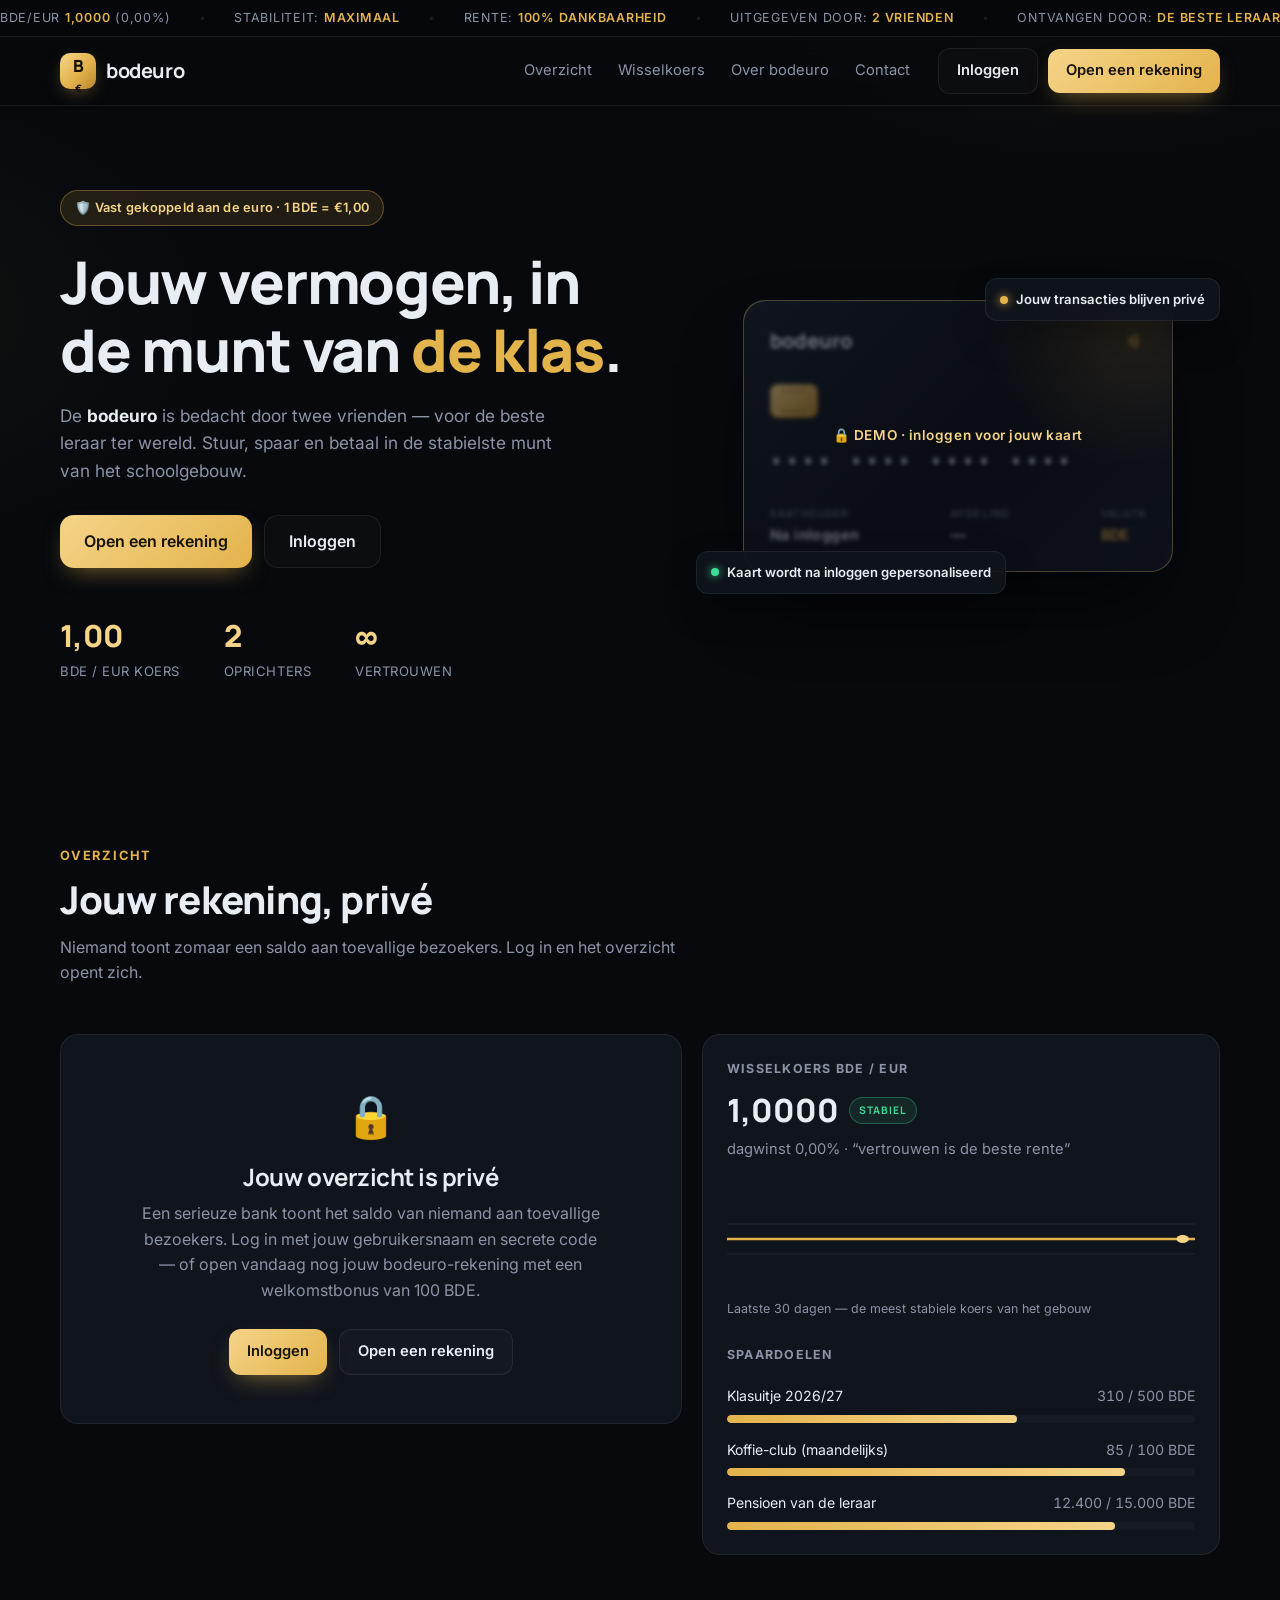
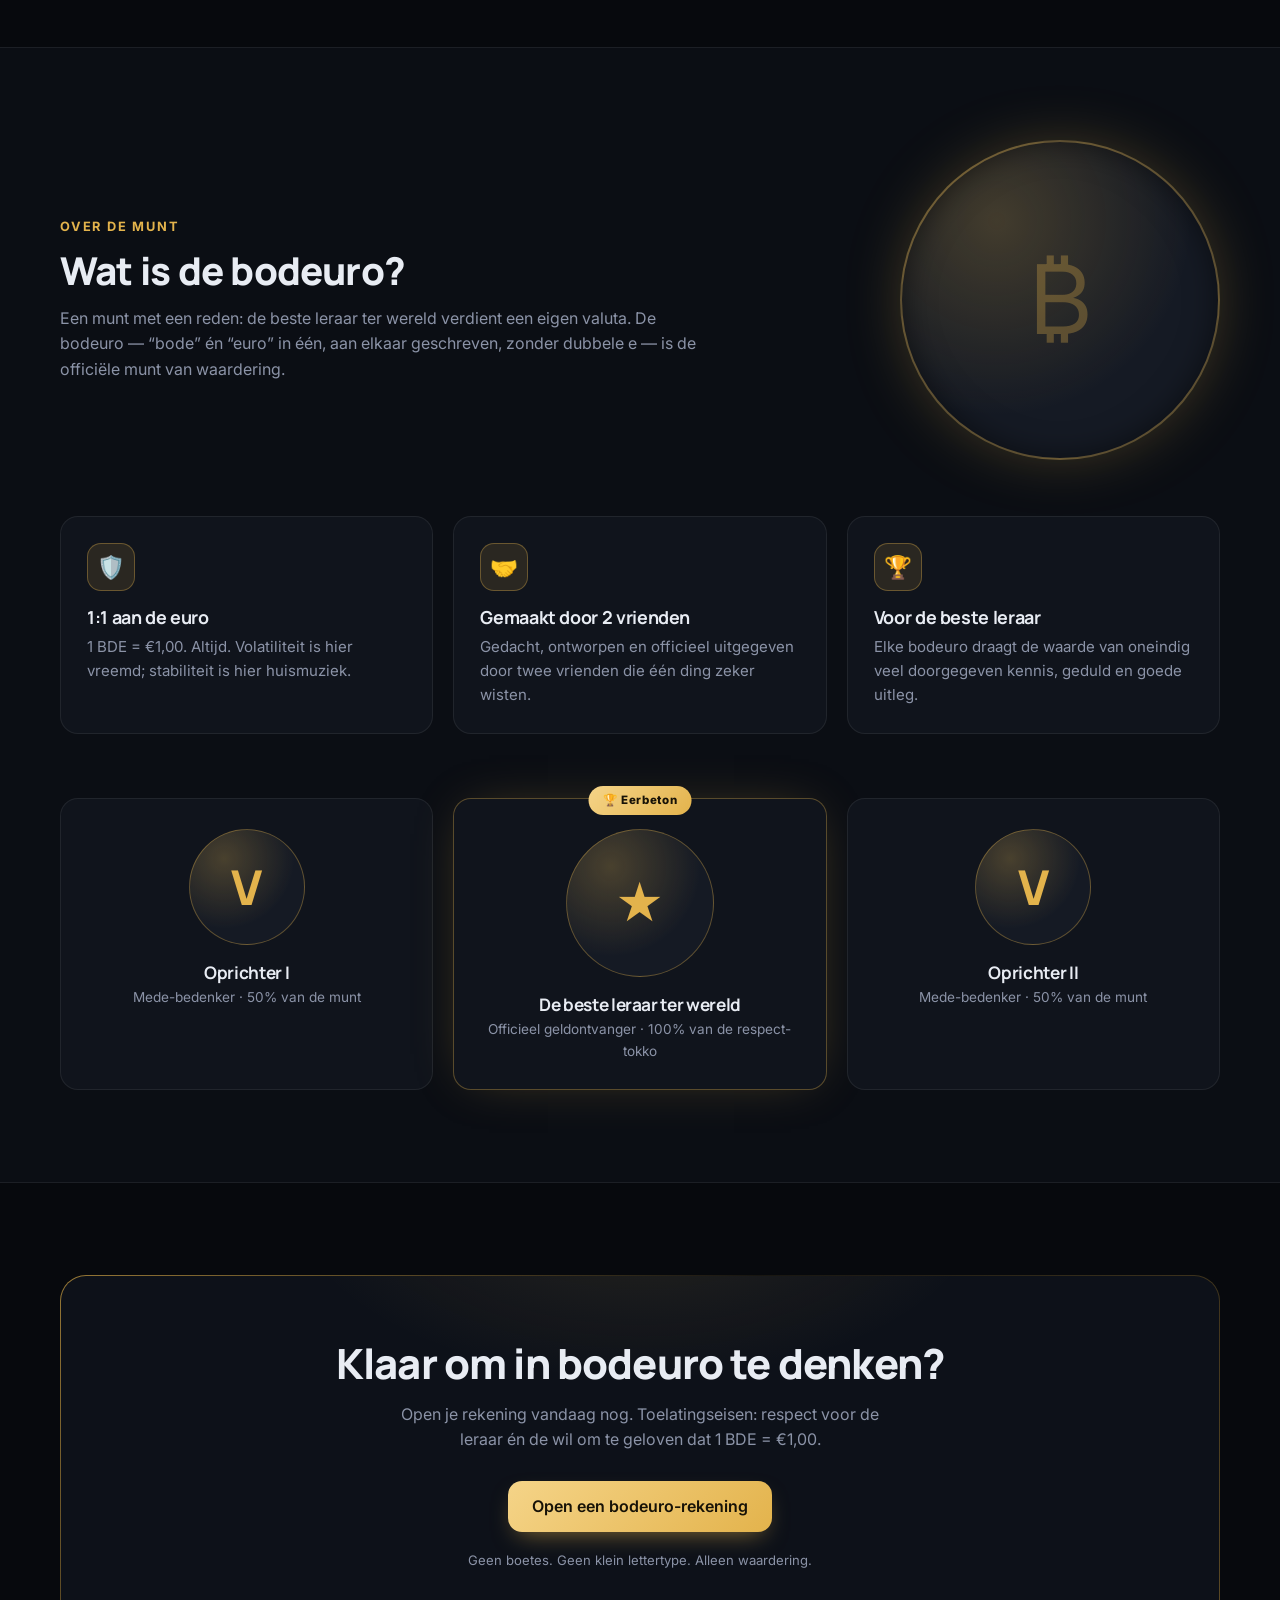
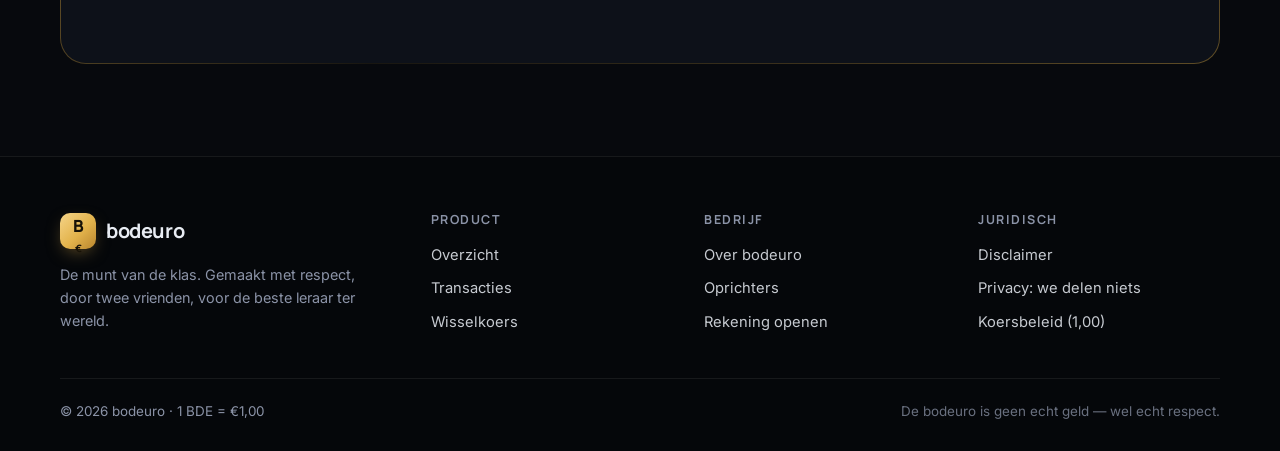
==== commit c0658ca2: "over-sectie: plek voor de bodeuro 1000 muntfoto (cirkel met gouden frame) Co-authored-by: arena-agen" ====
--- a/docs/index.html
+++ b/docs/index.html
@@ -271,14 +271,20 @@
     <!-- Over bodeuro -->
     <section class="section section-alt" id="over">
       <div class="container">
-        <div class="section-head reveal">
-          <p class="eyebrow">Over de munt</p>
-          <h2>Wat is de bodeuro?</h2>
-          <p class="section-sub">
-            Een munt met een reden: de beste leraar ter wereld verdient een eigen valuta.
-            De bodeuro — “bode” én “euro” in één, aan elkaar geschreven, zonder dubbele e —
-            is de officiële munt van waardering.
-          </p>
+        <div class="munt-grid reveal">
+          <div class="section-head">
+            <p class="eyebrow">Over de munt</p>
+            <h2>Wat is de bodeuro?</h2>
+            <p class="section-sub">
+              Een munt met een reden: de beste leraar ter wereld verdient een eigen valuta.
+              De bodeuro — “bode” én “euro” in één, aan elkaar geschreven, zonder dubbele e —
+              is de officiële munt van waardering.
+            </p>
+          </div>
+          <div class="munt-visual">
+            <span>₿</span>
+            <img src="images/coin-1000.png" alt="De bodeuro 1000 — goud, altijd 1:1 aan de euro" loading="lazy" onerror="this.remove()">
+          </div>
         </div>
 
         <div class="features">
--- a/docs/css/styles.css
+++ b/docs/css/styles.css
@@ -21,6 +21,8 @@
 }
 
 * { margin: 0; padding: 0; box-sizing: border-box; }
+
+[hidden] { display: none !important; }
 
 html { scroll-behavior: smooth; }
 
@@ -821,3 +823,43 @@
 .user-row span:first-child { color: var(--muted); }
 .user-row span:last-child { font-weight: 600; text-align: right; word-break: break-all; }
 .toast-error { border-left-color: var(--red); }
+
+/* De munt — foto in over-sectie */
+.munt-grid {
+  display: grid;
+  grid-template-columns: 1fr minmax(220px, 320px);
+  gap: 48px;
+  align-items: center;
+  margin-bottom: 56px;
+}
+.munt-grid .section-head { margin-bottom: 0; }
+.munt-visual {
+  position: relative;
+  width: 100%;
+  aspect-ratio: 1;
+  border-radius: 50%;
+  overflow: hidden;
+  display: grid;
+  place-items: center;
+  background:
+    radial-gradient(circle at 30% 25%, rgba(227, 179, 76, 0.22), transparent 60%),
+    var(--panel-2);
+  border: 2px solid var(--line-gold);
+  box-shadow: 0 0 70px -20px rgba(227, 179, 76, 0.45), inset 0 0 30px rgba(0, 0, 0, 0.5);
+}
+.munt-visual span {
+  font-size: clamp(4rem, 8vw, 6rem);
+  color: var(--gold);
+  opacity: 0.3;
+}
+.munt-visual img {
+  position: absolute;
+  inset: 0;
+  width: 100%;
+  height: 100%;
+  object-fit: cover;
+}
+@media (max-width: 820px) {
+  .munt-grid { grid-template-columns: 1fr; gap: 32px; }
+  .munt-visual { max-width: 260px; margin: 0 auto; }
+}
